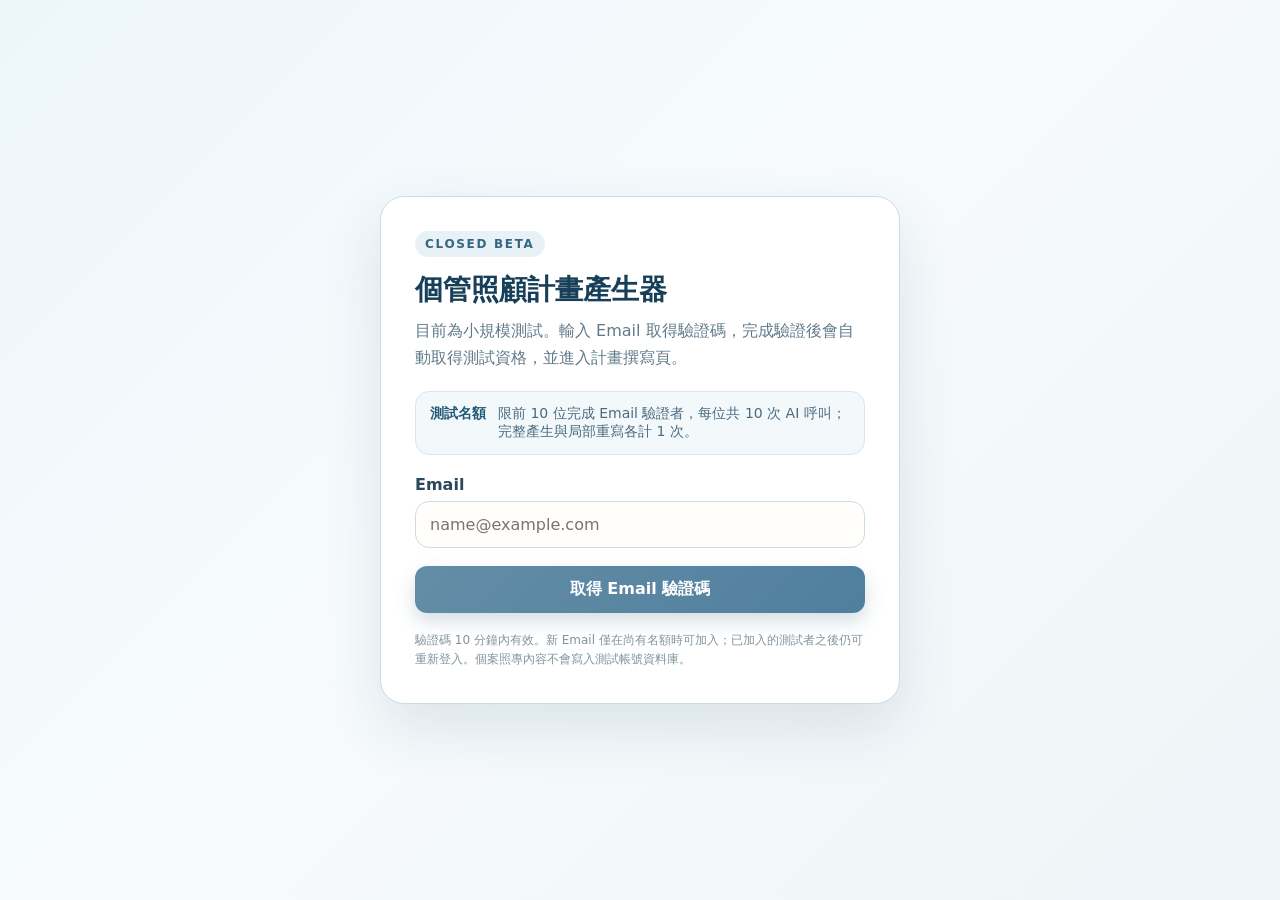
==== index.html @ dbaab679 "Add files via upload" ====
<!DOCTYPE html>
<html lang="zh-Hant">
<head>
<meta charset="utf-8"/>
<meta name="viewport" content="width=device-width,initial-scale=1,viewport-fit=cover"/>
<meta name="robots" content="noindex,nofollow"/>
<meta name="theme-color" content="#648da7"/>
<meta name="description" content="個管照顧計畫產生器封閉測試：Email 驗證登入。"/>
<title>個管照顧計畫產生器｜Email 驗證</title>
<link href="icon.png" rel="icon" type="image/png"/>
<link href="styles.css?v=9.5" rel="stylesheet"/>
</head>
<body>
<div class="auth-shell" id="authGate">
  <section class="auth-card">
    <div class="auth-mark">CLOSED BETA</div>
    <h1>個管照顧計畫產生器</h1>
    <p class="auth-subtitle">目前為小規模測試。輸入 Email 取得驗證碼，完成驗證後會自動取得測試資格，並進入計畫撰寫頁。</p>
    <div class="auth-info"><strong>測試名額</strong><span>限前 10 位完成 Email 驗證者，每位共 10 次 AI 呼叫；完整產生與局部重寫各計 1 次。</span></div>
    <div id="authStepInvite">
      <label class="auth-field"><span class="field-label">Email</span><input class="input-control" id="emailInput" type="email" autocomplete="email" placeholder="name@example.com"/></label>
      <button class="primary-button auth-primary" id="sendVerifyCodeBtn" type="button">取得 Email 驗證碼</button>
    </div>
    <div class="hidden" id="authStepOtp">
      <div class="auth-sent" id="authSentMessage">驗證碼已寄出。</div>
      <label><span class="field-label">6 位數 Email 驗證碼</span><input class="input-control otp-input" id="verificationCodeInput" inputmode="numeric" maxlength="6" autocomplete="one-time-code" placeholder="000000"/></label>
      <button class="primary-button auth-primary" id="verifyLoginBtn" type="button">完成驗證並進入計畫系統</button>
      <button class="text-button auth-back" id="authBackBtn" type="button">返回修改 Email</button>
    </div>
    <div class="auth-error hidden" id="authError"></div>
    <p class="auth-footnote">驗證碼 10 分鐘內有效。新 Email 僅在尚有名額時可加入；已加入的測試者之後仍可重新登入。個案照專內容不會寫入測試帳號資料庫。</p>
  </section>
</div>

<div aria-live="polite" class="toast hidden" id="toast" role="status"></div>
<script src="config.js?v=9.5"></script>
<script src="auth.js?v=9.5"></script>
</body>
</html>
---- styles.css ----
:root{--bg:#eaf2f5;--card:#f8fbfc;--input:#fffefa;--text:#29485c;--muted:#738893;--accent:#648da7;--accent-dark:#4d748d;--accent-soft:#dce9ef;--border:#ccdce3;--danger:#b45555;--warn:#b9873d;--shadow:0 12px 30px rgba(56,88,108,.10)}*{box-sizing:border-box}html{scroll-behavior:smooth}body{margin:0;font-family:"Microsoft JhengHei UI","Noto Sans TC",system-ui,sans-serif;background:linear-gradient(180deg,#e7f0f4 0,#f5f9fa 45%,#edf4f6 100%);color:var(--text)}button,input,select,textarea{font:inherit}button{cursor:pointer}.app-shell{max-width:1040px;margin:auto;min-height:100vh}.topbar{padding:30px 22px 18px;display:flex;justify-content:space-between;gap:18px;align-items:flex-start}.topbar h1{margin:4px 0 7px;font-size:clamp(27px,4vw,39px)}.subtitle,.helper{color:var(--muted);margin:0}.eyebrow,.step{margin:0;color:var(--accent);font-weight:900;font-size:12px;letter-spacing:.16em}.top-actions,.output-actions{display:flex;gap:8px;flex-wrap:wrap}main{padding:0 18px 42px}.card,.generate-card{background:rgba(249,252,253,.97);border:1px solid var(--border);box-shadow:var(--shadow);border-radius:22px;margin:14px 0}.card{padding:20px}.mode-banner{display:flex;gap:9px;align-items:center;padding:12px 15px;border-radius:15px;margin:2px 0 14px;border:1px solid #d8c69d;background:#fff8e8;color:#785f29}.mode-banner.live{border-color:#a8d4ba;background:#edf9f1;color:#3f7654}.section-heading{display:flex;justify-content:space-between;gap:12px;align-items:center;margin-bottom:16px}.section-heading h2,.generate-card h2{margin:4px 0 0}.two-col{display:grid;grid-template-columns:1fr 1fr;gap:14px}.field-label{display:block;font-weight:800;margin:0 0 7px}.input-control,.source-textarea,.output-textarea{width:100%;border:1px solid var(--border);border-radius:14px;background:var(--input);color:var(--text);padding:13px 14px;outline:none;transition:.18s}.input-control:focus,.source-textarea:focus,.output-textarea:focus{border-color:var(--accent);box-shadow:0 0 0 4px rgba(100,141,167,.12)}.inline-check{display:flex;gap:9px;align-items:center;flex-wrap:wrap}.inline-check input[type=checkbox]{width:20px;height:20px;accent-color:var(--accent)}.foreign-row{margin-top:16px;padding:14px;background:#f1f6f8;border-radius:14px}.inline-number{width:150px;border:1px solid var(--border);border-radius:11px;padding:8px 10px;background:white}.summary-grid{display:grid;grid-template-columns:1fr 1fr;gap:12px;margin-top:16px}.summary-box{padding:15px;background:var(--accent-soft);border-radius:16px}.summary-box span,.summary-box small{display:block;color:var(--muted)}.summary-box strong{display:block;font-size:27px;margin:4px 0}.count-badge,.required-badge{padding:6px 10px;border-radius:999px;background:var(--accent-soft);color:var(--accent-dark);font-weight:900;font-size:13px}.required-badge{background:#fff0f0;color:var(--danger);vertical-align:middle}.quick-filter{display:flex;gap:8px;flex-wrap:wrap;margin:13px 0}.filter-chip,.ghost-button,.secondary-button,.primary-button,.text-button{border:0;border-radius:12px;padding:10px 14px;font-weight:800}.filter-chip{background:#edf3f5;color:var(--text)}.filter-chip.active{background:var(--accent);color:white}.ghost-button,.secondary-button{background:#e9f1f4;color:var(--accent-dark);border:1px solid var(--border)}.text-button{background:transparent;color:var(--accent-dark)}.primary-button{background:linear-gradient(135deg,var(--accent),#4f7f9d);color:#fff;box-shadow:0 8px 18px rgba(78,116,141,.24);padding:13px 18px}.primary-button:disabled{opacity:.55;cursor:wait}.secondary-button.small{padding:8px 11px;font-size:13px}.service-list{display:grid;grid-template-columns:repeat(2,minmax(0,1fr));gap:10px}.service-card{border:1px solid var(--border);border-radius:16px;background:#fff;overflow:hidden}.service-card.selected{border-color:var(--accent);box-shadow:0 0 0 3px rgba(100,141,167,.10)}.service-main{width:100%;border:0;background:transparent;display:grid;grid-template-columns:auto 1fr auto;gap:10px;align-items:center;text-align:left;padding:14px}.service-code{min-width:64px;font-weight:900;color:var(--accent-dark);padding:7px 8px;text-align:center;background:#eef4f6;border-radius:10px}.service-name{font-weight:900}.service-price{color:var(--muted);font-size:13px;margin-top:3px}.add-mark{font-size:23px;color:var(--accent);font-weight:900}.service-editor{border-top:1px solid #edf2f4;padding:12px 14px;background:#fbfdfe}.weekly-row{display:grid;grid-template-columns:1fr auto;gap:12px;align-items:end}.weekly-input{width:95px}.weekdays{display:flex;gap:6px;flex-wrap:wrap;margin-top:10px}.day-btn{width:38px;height:34px;border-radius:10px;border:1px solid var(--border);background:#fff;color:var(--text)}.day-btn.active{background:var(--accent);color:#fff;border-color:var(--accent)}.month-estimate{color:var(--muted);font-size:13px}.approved-list.empty-state{color:var(--muted);padding:16px;background:#f3f7f8;border-radius:14px;text-align:center}.approved-item{display:grid;grid-template-columns:1fr auto;gap:12px;align-items:center;padding:12px 0;border-bottom:1px solid #e6eef1}.approved-code{font-weight:900;color:var(--accent-dark)}.approved-meta{color:var(--muted);font-size:13px;margin-top:4px}.qty-input{width:96px}.result-panel{margin-top:16px;padding:18px;border-radius:18px;background:linear-gradient(135deg,#5e88a3,#416d88);color:white}.result-row{display:flex;justify-content:space-between;gap:16px;margin:7px 0}.result-row.large{font-size:19px}.result-divider{height:1px;background:rgba(255,255,255,.25);margin:11px 0}.progress-track{height:9px;background:rgba(255,255,255,.22);border-radius:999px;overflow:hidden;margin-top:12px}.progress-bar{height:100%;background:#d9f1e5;border-radius:999px}.progress-bar.warning{background:#ffe1a8}.progress-bar.over{background:#ffb5b5}.budget-hint{margin:10px 0 0;font-size:13px}.option-card{padding:14px;border:1px solid var(--border);border-radius:15px;margin:10px 0;background:#fbfdfe}.option-fields{margin-top:12px}.dynamic-list{display:grid;gap:8px;margin:10px 0}.aid-row{display:grid;grid-template-columns:1fr 160px auto;gap:8px}.remove-mini{border:0;background:#fff0f0;color:var(--danger);border-radius:10px;padding:0 12px}.respite-list{display:grid;gap:8px;margin-top:12px}.respite-row{display:grid;grid-template-columns:28px 1fr 140px;gap:8px;align-items:center;padding:9px 10px;border:1px solid #e3ecef;border-radius:12px;background:#fff}.respite-row input[type=checkbox]{width:19px;height:19px;accent-color:var(--accent)}.format-preview{color:var(--muted);font-size:13px;margin:10px 0 0}.format-preview code{background:#edf3f5;padding:3px 6px;border-radius:7px;color:var(--accent-dark)}.unit-option{display:flex;gap:10px;align-items:flex-start;padding:13px;border:1px solid var(--border);border-radius:14px;background:#fff;margin-top:9px}.unit-option input{margin-top:4px;accent-color:var(--accent)}.unit-option span{display:block;color:var(--muted);font-size:13px;margin-top:3px}.nested-input{margin:8px 0 2px 30px;width:calc(100% - 30px)}.source-textarea{min-height:300px;resize:vertical;line-height:1.7}.generate-card{padding:20px;display:flex;justify-content:space-between;align-items:center;gap:18px;background:linear-gradient(135deg,#eef6f8,#dfeef3)}.generate-card p{margin:6px 0 0;color:var(--muted)}.output-card{border:2px solid rgba(100,141,167,.34)}.output-status{font-size:13px;color:var(--muted);margin:-5px 0 9px}.output-textarea{min-height:620px;resize:vertical;line-height:1.78}.hidden{display:none}.footer-note{text-align:center;color:var(--muted);font-size:12px;padding:14px 6px 28px}@media(max-width:720px){.topbar{padding:22px 14px 12px;flex-direction:column}.top-actions{width:100%}.top-actions button{flex:1}main{padding:0 10px 28px}.card{padding:16px;border-radius:18px}.two-col,.summary-grid,.service-list{grid-template-columns:1fr}.aid-row{grid-template-columns:1fr}.remove-mini{height:38px}.respite-row{grid-template-columns:26px 1fr}.respite-row .respite-count{grid-column:2}.generate-card{align-items:stretch;flex-direction:column}.generate-card .primary-button{width:100%}.foreign-row{align-items:flex-start}.inline-number{width:100%}}

/* v4：正式測試版 UX */
.three-col{display:grid;grid-template-columns:1fr 1fr 1fr;gap:14px}
.error-panel{display:flex;justify-content:space-between;gap:16px;align-items:center;margin:14px 0;padding:16px 18px;border-radius:16px;border:1px solid #e4b8b8;background:#fff2f2;color:#7f3f3f;box-shadow:var(--shadow)}
.error-panel p{margin:5px 0 0;line-height:1.55}.error-panel code{display:block;margin-top:7px;white-space:pre-wrap;word-break:break-word;color:#8f5b5b;font-size:12px}
.loading-overlay{position:fixed;inset:0;z-index:2000;background:rgba(30,48,60,.48);display:flex;align-items:center;justify-content:center;padding:22px;backdrop-filter:blur(4px)}
.loading-overlay.hidden{display:none}.loading-card{width:min(430px,100%);background:#f9fcfd;border:1px solid var(--border);border-radius:22px;padding:28px 24px;text-align:center;box-shadow:0 24px 60px rgba(27,45,57,.25)}
.loading-card h3{margin:14px 0 7px}.loading-card p{margin:0 0 18px;color:var(--muted);line-height:1.6}.spinner{width:58px;height:58px;margin:0 auto;border-radius:50%;border:6px solid #dbe9ef;border-top-color:var(--accent);animation:spin .85s linear infinite}@keyframes spin{to{transform:rotate(360deg)}}
.toast{position:fixed;left:50%;bottom:30px;transform:translateX(-50%);z-index:2200;background:#29485c;color:white;padding:11px 16px;border-radius:12px;box-shadow:0 12px 28px rgba(0,0,0,.2);font-weight:800;max-width:min(90vw,520px);text-align:center}.toast.hidden{display:none}
.floating-summary{position:fixed;top:100px;right:18px;width:250px;z-index:30;background:rgba(249,252,253,.98);border:1px solid var(--border);border-radius:18px;padding:14px;box-shadow:var(--shadow);backdrop-filter:blur(10px)}
.floating-summary-head,.floating-total{display:flex;justify-content:space-between;gap:10px;align-items:center}.floating-summary-head{padding-bottom:10px;border-bottom:1px solid #e5edf0}.floating-summary-head span{font-size:13px;color:var(--muted);font-weight:800}.floating-items{max-height:210px;overflow:auto;padding:9px 0;color:var(--muted);font-size:13px;line-height:1.55}.floating-item{padding:5px 0;border-bottom:1px dashed #e4ecef}.floating-item:last-child{border-bottom:0}.floating-item strong{display:block;color:var(--text);font-size:13px}.floating-total{padding:10px 0}.floating-total span{color:var(--muted);font-size:13px}.floating-summary button{width:100%}
.mobile-summary{display:none;position:fixed;left:10px;right:10px;bottom:10px;z-index:40;background:rgba(41,72,92,.96);color:#fff;border-radius:15px;padding:10px 12px;box-shadow:0 12px 30px rgba(30,48,60,.28);align-items:center;justify-content:space-between;gap:12px}.mobile-summary div{display:flex;gap:9px;align-items:baseline}.mobile-summary span{font-size:13px;opacity:.85}.mobile-summary button{border:0;border-radius:10px;padding:8px 12px;background:white;color:var(--accent-dark);font-weight:900}
@media(max-width:1320px){.floating-summary{display:none}}
@media(max-width:720px){.three-col{grid-template-columns:1fr}.mobile-summary{display:flex}.footer-note{padding-bottom:82px}.error-panel{align-items:stretch;flex-direction:column}.error-panel button{width:100%}.toast{bottom:78px}}

/* ==========================================================
   v5：桌面網頁版（Desktop-first）
   ========================================================== */
@media (min-width: 721px) {
  body{background:linear-gradient(135deg,#e7f0f4 0%,#f8fbfc 45%,#edf4f6 100%)}
  .app-shell{max-width:1720px;width:100%;margin:0 auto;padding:0 18px}
  .topbar{padding:26px 12px 18px;align-items:center}
  .topbar h1{font-size:34px}
  main{padding:0 10px 46px}
  .mode-banner{margin:0 0 18px}
  .desktop-version-badge{display:inline-flex;margin:0 0 0 10px;padding:5px 10px;border-radius:999px;background:#dce9ef;color:#4d748d;font-size:12px;font-weight:900;vertical-align:middle}
  .desktop-layout{display:grid;grid-template-columns:minmax(0,1fr) 300px;gap:22px;align-items:start}
  .workflow-column{min-width:0;display:grid;gap:18px}
  .workflow-column>.card,.workflow-column>.generate-card,.workflow-column>.error-panel{margin:0}
  .desktop-grid{display:grid;gap:18px;align-items:start;min-width:0}
  .desktop-grid>.card{margin:0;min-width:0}
  .desktop-grid-services{grid-template-columns:minmax(0,1.55fr) minmax(360px,.85fr)}
  .desktop-grid-settings{grid-template-columns:minmax(0,1.25fr) minmax(390px,.75fr)}
  .desktop-stack{display:grid;gap:18px;min-width:0}
  .desktop-stack>.card{margin:0}
  .card{padding:22px;border-radius:18px}
  .service-list{grid-template-columns:repeat(2,minmax(0,1fr));gap:12px}
  #step2 .service-list{max-height:720px;overflow:auto;padding-right:5px}
  #step3{position:sticky;top:16px}
  #step3 .approved-list{max-height:400px;overflow:auto;padding-right:4px}
  .source-textarea{min-height:360px}
  .output-textarea{min-height:720px;font-family:"Microsoft JhengHei UI","Noto Sans TC",system-ui,sans-serif;font-size:15px}
  .generate-card{border-radius:18px;padding:22px 24px}
  .generate-card .primary-button{min-width:220px;font-size:16px}
  .desktop-sidebar{position:sticky;top:16px;display:grid;gap:14px;max-height:calc(100vh - 32px);overflow:auto;padding-bottom:4px}
  .sidebar-card{position:static!important;display:block!important;width:auto!important;margin:0;background:rgba(249,252,253,.98);border:1px solid var(--border);border-radius:18px;padding:15px;box-shadow:var(--shadow);backdrop-filter:blur(10px)}
  .desktop-step-nav h3{margin:0 0 4px;font-size:17px}
  .sidebar-note{margin:0 0 12px;color:var(--muted);font-size:12px;line-height:1.5}
  .sidebar-step{display:flex;align-items:center;gap:10px;padding:9px 8px;border-radius:11px;color:var(--text);text-decoration:none;font-size:13px;font-weight:800;transition:.15s}
  .sidebar-step:hover{background:#edf4f6;color:var(--accent-dark);transform:translateX(2px)}
  .sidebar-step-no{display:inline-grid;place-items:center;width:25px;height:25px;border-radius:8px;background:var(--accent-soft);color:var(--accent-dark);font-size:12px;font-weight:900;flex:0 0 auto}
  .floating-summary{top:auto;right:auto;z-index:auto}
  .floating-items{max-height:260px}
  .mobile-summary{display:none!important}
  .footer-note{margin:0}
}

@media (min-width: 1480px) {
  .desktop-layout{grid-template-columns:minmax(0,1fr) 320px;gap:26px}
  .desktop-grid-services{grid-template-columns:minmax(0,1.65fr) minmax(390px,.8fr)}
  .service-list{grid-template-columns:repeat(3,minmax(0,1fr))}
  .card{padding:24px}
}

@media (min-width: 721px) and (max-width: 1180px) {
  .app-shell{max-width:1180px;padding:0 12px}
  .desktop-layout{grid-template-columns:1fr}
  .desktop-sidebar{display:none}
  .desktop-grid-services,.desktop-grid-settings{grid-template-columns:1fr}
  #step3{position:static}
  #step2 .service-list{max-height:none;overflow:visible}
}

/* v5.1：錯誤面板隱藏修正 */
.error-panel.hidden{display:none}

/* ==========================================================
   v6：彈性模板
   ========================================================== */
.compact-textarea{min-height:96px;resize:vertical;line-height:1.6}
.mode-helper{margin-top:8px!important;line-height:1.55}
.spaced-field{display:block;margin-top:16px}
#writingModeSelect{font-weight:800;background:#fbfdfe}
#interventionCustom{margin-top:9px}
#interventionCustom.hidden{display:none}


/* ==========================================================
   v7：產出後自動品質檢核
   ========================================================== */
.quality-panel{margin:14px 0 16px;padding:17px;border:1px solid var(--border);border-radius:17px;background:#f7fafb}
.quality-head{display:flex;justify-content:space-between;gap:16px;align-items:flex-start}
.quality-head h3{margin:3px 0 6px;font-size:19px}.quality-head .helper{max-width:760px;line-height:1.55}
.quality-head-actions{display:flex;gap:8px;align-items:center;flex-wrap:wrap;justify-content:flex-end}
.quality-overall{display:inline-flex;align-items:center;justify-content:center;min-height:34px;padding:6px 11px;border-radius:999px;font-size:13px;font-weight:900;white-space:nowrap;border:1px solid transparent}
.quality-overall.pass{background:#e9f7ee;color:#39704d;border-color:#b9ddc5}
.quality-overall.warn{background:#fff6df;color:#8a6728;border-color:#ead39b}
.quality-overall.error{background:#fff0f0;color:#a34a4a;border-color:#e5bcbc}
.quality-overall.pending{background:#edf2f4;color:#657984;border-color:#d4e0e5}
.quality-overall.stale{background:#eef1ff;color:#59649b;border-color:#cfd4f0}
.quality-summary{display:grid;grid-template-columns:repeat(3,minmax(0,1fr));gap:10px;margin:14px 0 10px}
.quality-summary-box{border:1px solid #dce7eb;border-radius:13px;padding:10px 12px;background:#fff;display:flex;justify-content:space-between;align-items:center;gap:10px}
.quality-summary-box span{font-size:13px;color:var(--muted);font-weight:800}.quality-summary-box strong{font-size:20px}
.quality-list{display:grid;gap:8px}
.quality-item{display:grid;grid-template-columns:30px minmax(0,1fr);gap:10px;align-items:start;padding:11px 12px;border-radius:13px;border:1px solid #dde7eb;background:#fff}
.quality-icon{width:28px;height:28px;border-radius:9px;display:grid;place-items:center;font-weight:900;font-size:14px}
.quality-item.pass .quality-icon{background:#e9f7ee;color:#39704d}.quality-item.warn .quality-icon{background:#fff6df;color:#8a6728}.quality-item.error .quality-icon{background:#fff0f0;color:#a34a4a}
.quality-item-title{font-weight:900;margin-bottom:3px}.quality-item-detail{color:var(--muted);font-size:13px;line-height:1.55;white-space:pre-wrap;overflow-wrap:anywhere}
.quality-item.error{border-color:#e7c3c3;background:#fffafa}.quality-item.warn{border-color:#ead8aa;background:#fffdf7}
.output-edit-label{display:block;margin:4px 0 8px;color:var(--muted);font-size:13px;font-weight:700}
@media(max-width:720px){.quality-head{flex-direction:column}.quality-head-actions{width:100%;justify-content:space-between}.quality-summary{grid-template-columns:1fr}.quality-panel{padding:14px}}

/* v8 實務穩定版 */
.output-status-row{display:flex;align-items:center;justify-content:space-between;gap:12px;margin:-5px 0 9px;flex-wrap:wrap}.output-status-row .output-status{margin:0}.draft-state{display:inline-flex;align-items:center;min-height:30px;padding:5px 10px;border-radius:999px;border:1px solid var(--border);font-size:12px;font-weight:900;white-space:nowrap}.draft-state.ai{background:#e9f7ee;color:#39704d;border-color:#b9ddc5}.draft-state.edited{background:#eef1ff;color:#59649b;border-color:#cfd4f0}.partial-rewrite-panel{margin:12px 0 14px;padding:15px 16px;border:1px dashed #b9cfd9;border-radius:16px;background:#f4f9fb}.partial-rewrite-head h3{margin:3px 0 5px;font-size:18px}.partial-rewrite-actions{display:flex;gap:8px;flex-wrap:wrap;margin-top:12px}.partial-rewrite-btn.is-loading{opacity:.58;cursor:wait}.input-auto-hint{display:inline-flex;margin-left:8px;padding:3px 7px;border-radius:999px;background:#e9f7ee;color:#39704d;font-size:11px;font-weight:900}@media(max-width:720px){.partial-rewrite-actions{display:grid;grid-template-columns:1fr 1fr}.partial-rewrite-actions button{width:100%}.output-status-row{align-items:flex-start}}


/* v9 封閉測試 */
.auth-shell{min-height:100vh;display:grid;place-items:center;padding:32px;background:linear-gradient(135deg,#edf6fa 0%,#f7fbfd 45%,#eef4f7 100%)}
.auth-card{width:min(520px,100%);background:#fff;border:1px solid #cadde7;border-radius:24px;padding:34px;box-shadow:0 24px 60px rgba(37,77,101,.12)}
.auth-mark{display:inline-flex;padding:6px 10px;border-radius:999px;background:#e7f1f6;color:#356783;font-size:12px;font-weight:800;letter-spacing:.14em;margin-bottom:14px}
.auth-card h1{font-size:28px;margin:0 0 8px;color:#173f57}.auth-subtitle{margin:0 0 20px;color:#617a89;line-height:1.7}
.auth-info{display:flex;gap:12px;align-items:flex-start;background:#f3f8fb;border:1px solid #d8e7ef;border-radius:14px;padding:13px 14px;margin-bottom:20px;color:#496b7f;font-size:14px}.auth-info strong{white-space:nowrap;color:#245a78}.auth-field{display:block;margin-top:14px}.auth-primary{width:100%;margin-top:18px}.auth-sent{background:#edf8f1;border:1px solid #cce9d6;color:#287049;padding:12px 14px;border-radius:12px;margin-bottom:14px}.otp-input{font-size:22px;letter-spacing:.22em;text-align:center;font-weight:700}.auth-back{display:block;margin:14px auto 0}.auth-error{margin-top:16px;background:#fff1f0;border:1px solid #efb9b5;color:#a13c35;padding:12px 14px;border-radius:12px;white-space:pre-wrap}.auth-footnote{margin:18px 0 0;color:#82939d;font-size:12px;line-height:1.6}
.tester-status{display:flex;flex-direction:column;align-items:flex-end;gap:2px;padding:7px 12px;border:1px solid #cadee8;border-radius:12px;background:#f8fbfc;min-width:168px}.tester-status span{font-size:12px;color:#67808f;max-width:220px;overflow:hidden;text-overflow:ellipsis}.tester-status strong{font-size:14px;color:#2a607d}
.quota-low{color:#aa5a20!important}.quota-empty{color:#b23b36!important}
@media(max-width:720px){.auth-shell{padding:18px}.auth-card{padding:24px 20px;border-radius:18px}.tester-status{display:none}}
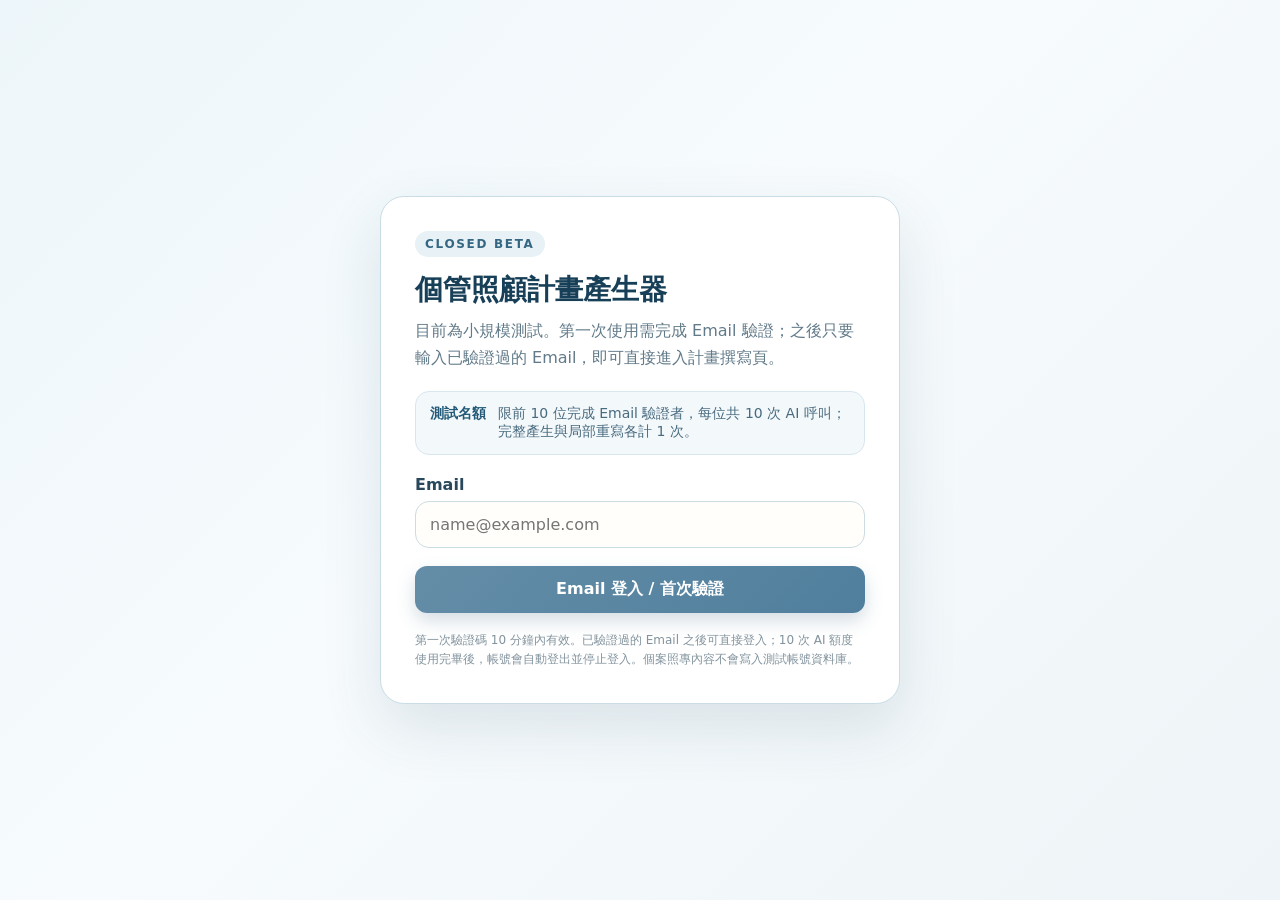
==== commit e8ae8f18: "Add files via upload" ====
--- a/index.html
+++ b/index.html
@@ -8,18 +8,18 @@
 <meta name="description" content="個管照顧計畫產生器封閉測試：Email 驗證登入。"/>
 <title>個管照顧計畫產生器｜Email 驗證</title>
 <link href="icon.png" rel="icon" type="image/png"/>
-<link href="styles.css?v=9.5" rel="stylesheet"/>
+<link href="styles.css?v=9.6" rel="stylesheet"/>
 </head>
 <body>
 <div class="auth-shell" id="authGate">
   <section class="auth-card">
     <div class="auth-mark">CLOSED BETA</div>
     <h1>個管照顧計畫產生器</h1>
-    <p class="auth-subtitle">目前為小規模測試。輸入 Email 取得驗證碼，完成驗證後會自動取得測試資格，並進入計畫撰寫頁。</p>
+    <p class="auth-subtitle">目前為小規模測試。第一次使用需完成 Email 驗證；之後只要輸入已驗證過的 Email，即可直接進入計畫撰寫頁。</p>
     <div class="auth-info"><strong>測試名額</strong><span>限前 10 位完成 Email 驗證者，每位共 10 次 AI 呼叫；完整產生與局部重寫各計 1 次。</span></div>
     <div id="authStepInvite">
       <label class="auth-field"><span class="field-label">Email</span><input class="input-control" id="emailInput" type="email" autocomplete="email" placeholder="name@example.com"/></label>
-      <button class="primary-button auth-primary" id="sendVerifyCodeBtn" type="button">取得 Email 驗證碼</button>
+      <button class="primary-button auth-primary" id="sendVerifyCodeBtn" type="button">Email 登入 / 首次驗證</button>
     </div>
     <div class="hidden" id="authStepOtp">
       <div class="auth-sent" id="authSentMessage">驗證碼已寄出。</div>
@@ -28,12 +28,12 @@
       <button class="text-button auth-back" id="authBackBtn" type="button">返回修改 Email</button>
     </div>
     <div class="auth-error hidden" id="authError"></div>
-    <p class="auth-footnote">驗證碼 10 分鐘內有效。新 Email 僅在尚有名額時可加入；已加入的測試者之後仍可重新登入。個案照專內容不會寫入測試帳號資料庫。</p>
+    <p class="auth-footnote">第一次驗證碼 10 分鐘內有效。已驗證過的 Email 之後可直接登入；10 次 AI 額度使用完畢後，帳號會自動登出並停止登入。個案照專內容不會寫入測試帳號資料庫。</p>
   </section>
 </div>
 
 <div aria-live="polite" class="toast hidden" id="toast" role="status"></div>
-<script src="config.js?v=9.5"></script>
-<script src="auth.js?v=9.5"></script>
+<script src="config.js?v=9.6"></script>
+<script src="auth.js?v=9.6"></script>
 </body>
 </html>
